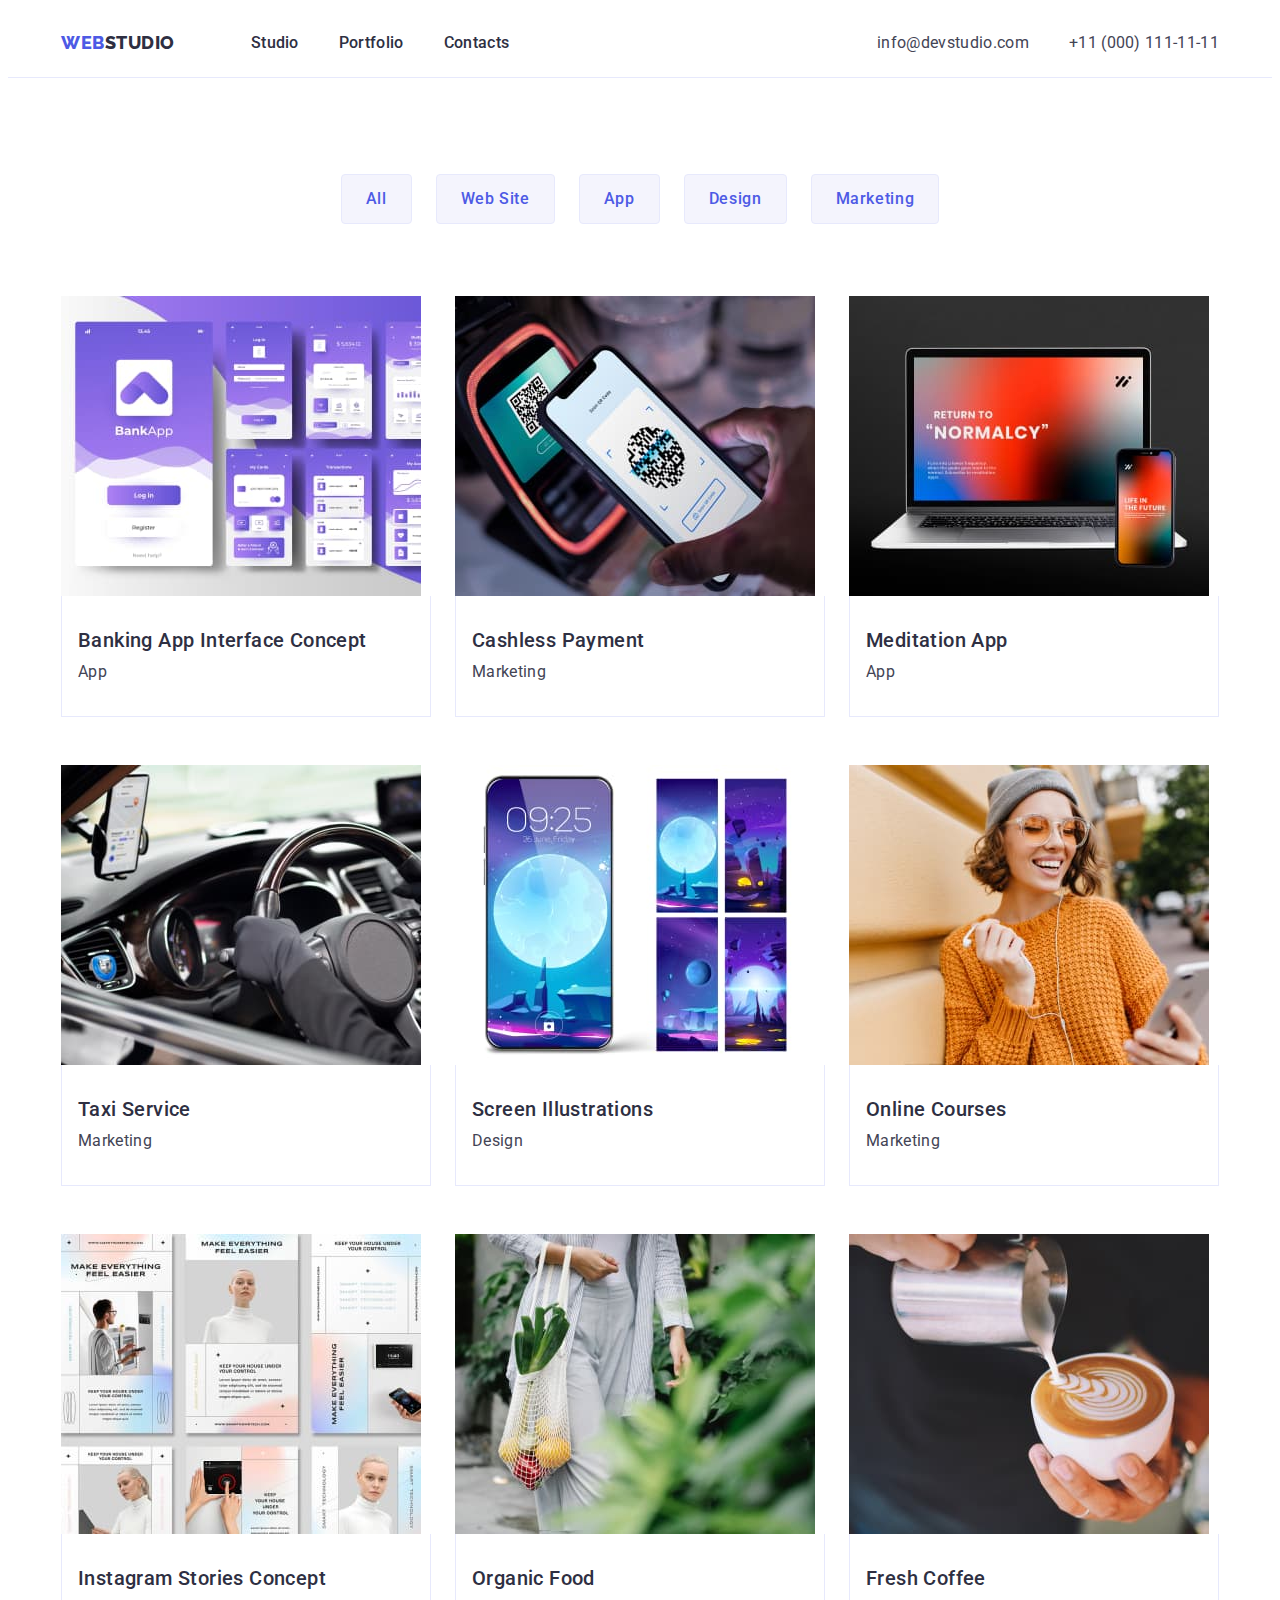
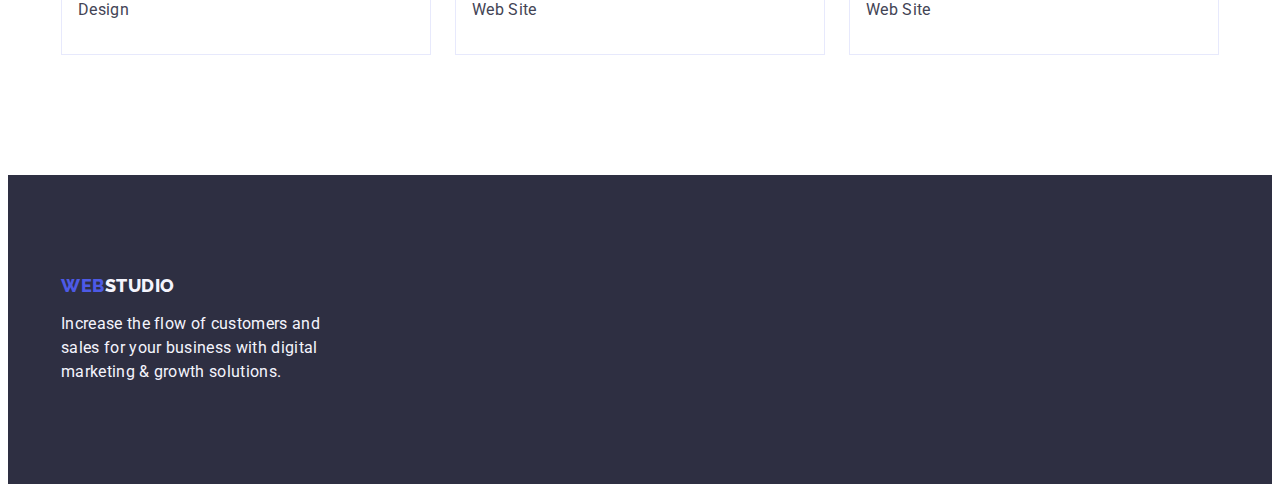
==== portfolio.html @ d967d803 "Initial commit" ====
<!DOCTYPE html>
<html lang="en">
  <head>
    <meta charset="UTF-8" />
    <meta http-equiv="X-UA-Compatible" content="IE=edge" />
    <meta name="viewport" content="width=device-width, initial-scale=1.0" />
    <title>Portfolio</title>
    <!-- Fonts styles -->
    <link rel="preconnect" href="https://fonts.googleapis.com" />
    <link rel="preconnect" href="https://fonts.gstatic.com" crossorigin />
    <link
      href="https://fonts.googleapis.com/css2?family=Montserrat:ital,wght@0,700;1,400&family=Raleway:wght@800&family=Roboto:wght@400;500;700&display=swap"
      rel="stylesheet"
    />
    <link
      rel="stylesheet"
      href="https://cdnjs.cloudflare.com/ajax/libs/modern-normalize/1.1.0/modern-normalize.min.css"
      integrity="sha512-wpPYUAdjBVSE4KJnH1VR1HeZfpl1ub8YT/NKx4PuQ5NmX2tKuGu6U/JRp5y+Y8XG2tV+wKQpNHVUX03MfMFn9Q=="
      crossorigin="anonymous"
      referrerpolicy="no-referrer"
    />
    <!-- Our styles -->
    <link rel="stylesheet" href="./css/styles.css" />
  </head>
  <body>
    <!-- Header section -->
    <header class="header-border">
      <div class="container header-container">
        <nav class="header-nav-row">
          <a
            class="logo-font link hed-link-active menu-padding"
            href="./index.html"
            >WEB<span class="logo-link">Studio</span></a
          >
          <ul class="list link-text header-list-row">
            <li>
              <a
                class="link links-header hed-link-active menu-padding"
                href="./index.html"
                >Studio</a
              >
            </li>
            <li>
              <a
                class="link links-header hed-link-active menu-padding"
                href="./portfolio.html"
                >Portfolio</a
              >
            </li>
            <li>
              <a class="link links-header hed-link-active menu-padding" href=""
                >Contacts</a
              >
            </li>
          </ul>
        </nav>
        <address class="address-link-text">
          <ul class="list header-address-row">
            <li>
              <a
                class="link link-address hed-link-active"
                href="mailto:info@devstudio.com"
                >info@devstudio.com</a
              >
            </li>
            <li>
              <a
                class="link link-address hed-link-active"
                href="tel:+110001111111"
                >+11 (000) 111-11-11</a
              >
            </li>
          </ul>
        </address>
      </div>
    </header>

    <main>
      <!-- Buttons row -->

      <section class="btn-row-section">
        <div class="container">
          <h1 hidden>Effective Solutions for Your Business</h1>
          <ul class="list btn-row-container">
            <li>
              <button class="btn-row-list btn-row" type="button">All</button>
            </li>
            <li>
              <button class="btn-row-list btn-row" type="button">
                Web Site
              </button>
            </li>
            <li>
              <button class="btn-row-list btn-row" type="button">App</button>
            </li>
            <li>
              <button class="btn-row-list btn-row" type="button">Design</button>
            </li>
            <li>
              <button class="btn-row-list btn-row" type="button">
                Marketing
              </button>
            </li>
          </ul>

          <!-- Main done projects -->

          <ul class="list done-prj-container">
            <li class="done-prj-element">
              <a class="link" href="">
                <img
                  src="./images/portfolio/img-1.jpg"
                  alt="Apps photo"
                  width="360"
                  height="300"
                />
                <div class="desc-done-prj-container">
                  <h2 class="items-title">Banking App Interface Concept</h2>
                  <p class="small-text">App</p>
                </div>
              </a>
            </li>
            <li class="done-prj-element">
              <a class="link" href="">
                <img
                  src="./images/portfolio/img-2.jpg"
                  alt="Photo cashing process"
                  width="360"
                  height="300"
                />
                <div class="desc-done-prj-container">
                  <h2 class="items-title">Cashless Payment</h2>
                  <p class="small-text">Marketing</p>
                </div>
              </a>
            </li>
            <li class="done-prj-element">
              <a class="link" href="">
                <img
                  src="./images/portfolio/img-3.jpg"
                  alt="State line photo"
                  width="360"
                  height="300"
                />
                <div class="desc-done-prj-container">
                  <h2 class="items-title">Meditation App</h2>
                  <p class="small-text">App</p>
                </div>
              </a>
            </li>
            <li class="done-prj-element">
              <a class="link" href="">
                <img
                  src="./images/portfolio/img-4.jpg"
                  alt="Photo avtocar"
                  width="360"
                  height="300"
                />
                <div class="desc-done-prj-container">
                  <h2 class="items-title">Taxi Service</h2>
                  <p class="small-text">Marketing</p>
                </div>
              </a>
            </li>
            <li class="done-prj-element">
              <a class="link" href="">
                <img
                  src="./images/portfolio/img-5.jpg"
                  alt="Beautifull picture in gadjet"
                  width="360"
                  height="300"
                />
                <div class="desc-done-prj-container">
                  <h2 class="items-title">Screen Illustrations</h2>
                  <p class="small-text">Design</p>
                </div>
              </a>
            </li>
            <li class="done-prj-element">
              <a class="link" href="">
                <img
                  src="./images/portfolio/img-6.jpg"
                  alt="Happy student photo"
                  width="360"
                  height="300"
                />
                <div class="desc-done-prj-container">
                  <h2 class="items-title">Online Courses</h2>
                  <p class="small-text">Marketing</p>
                </div>
              </a>
            </li>
            <li class="done-prj-element">
              <a class="link" href="">
                <img
                  src="./images/portfolio/img-7.jpg"
                  alt="Photo InstaPage"
                  width="360"
                  height="300"
                />
                <div class="desc-done-prj-container">
                  <h2 class="items-title">Instagram Stories Concept</h2>
                  <p class="small-text">Design</p>
                </div>
              </a>
            </li>
            <li class="done-prj-element">
              <a class="link" href="">
                <img
                  src="./images/portfolio/img-8.jpg"
                  alt="Food photo"
                  width="360"
                  height="300"
                />
                <div class="desc-done-prj-container">
                  <h2 class="items-title">Organic Food</h2>
                  <p class="small-text">Web Site</p>
                </div>
              </a>
            </li>
            <li class="done-prj-element">
              <a class="link" href="">
                <img
                  src="./images/portfolio/img-9.jpg"
                  alt="Making coffee photo"
                  width="360"
                  height="300"
                />
                <div class="desc-done-prj-container">
                  <h2 class="items-title">Fresh Coffee</h2>
                  <p class="small-text">Web Site</p>
                </div>
              </a>
            </li>
          </ul>
        </div>
      </section>
    </main>

    <!-- Footer section-->
    <footer class="footer-color footer-text footer-pos">
      <div class="container">
        <a
          class="link link-font logo-font hed-link-active footer-link-status"
          href="./index.html"
        >
          WEB<span class="logo-link-footer">Studio</span>
        </a>
        <p class="small-text footer-text footer-text-size">
          Increase the flow of customers and sales for your business with
          digital marketing & growth solutions.
        </p>
      </div>
    </footer>
  </body>
</html>
---- css/styles.css ----
:root {
  /* COLORS styles */
  --iris-color: #4d5ae5;
  --ocean-color: #404bbf;
  --color-navy-blue: #2e2f42;
  --color-green: #31d0aa;
  --color-slate: #434455;
  --color-light-slate: #8e8f99;
  --color-cornflower: #e7e9fc;
  --color-cloud: #f4f4fd;
  --color-navy-blue-modal: #2e2f42;
  --color-grey: #2e2f42;
  --color-dairy: #fcfcfc;
  --white-color: #fff;

  /* Fonts styles */
  --primary-font: "Roboto";
  --secondary-font: "Raleway";
}

body {
  font-family: "Roboto", sans-serif;
  color: var(--color-slate);
  background-color: var(--white-color);
}

/* Resets */

h1,
h2,
h3,
h4,
p {
  margin: 0;
}

img {
  display: block;
}

.list {
  list-style: none;
  margin: 0;
  padding: 0;
}

.link {
  text-decoration: none;
}

/* Base */

.container {
  width: 1158px;
  margin: 0 auto;
  padding: 0 15px;
}

.section {
  padding: 120px 0;
}

.section-third {
  padding: 0 0 120px 0;
}

.header-border {
  border-width: 0 0 1px 0;
  border-style: solid;
  border-color: var(--color-cornflower);
}

.headlines {
  font-size: 36px;
  font-weight: 700;
  line-height: 1.11;
  letter-spacing: 0.02em;
  text-transform: capitalize;
  color: var(--color-navy-blue);
}

.some-titles {
  text-align: center;
  margin: 0 auto 72px auto;
}

.items-title {
  font-size: 20px;
  font-weight: 500;
  line-height: 1.2;
  letter-spacing: 0.02em;
  color: var(--color-navy-blue);
  margin: 0 0 8px 0;
}

.small-text {
  font-size: 16px;
  line-height: 1.5;
  letter-spacing: 0.02em;
  text-decoration: none;
  text-transform: none;
  color: var(--color-slate);
}

/* WAREHOSE */

/* Header section */

.menu-padding {
  padding: 24px 0;
}

.header-container {
  display: flex;
  align-items: center;
  margin: 0 auto;
  padding: 0 15px;
}

.header-list-row {
  display: flex;
  align-items: center;
  gap: 40px;
}

.header-nav-row {
  display: flex;
  align-items: center;
  margin-right: auto;
}

.header-address-row {
  display: flex;
  align-items: center;
  gap: 40px;
}

.link-text {
  line-height: 1.5;
  letter-spacing: 0.02em;
  color: var(--color-navy-blue);
}

.address-link-text {
  font-style: normal;
  font-size: 16px;
  line-height: 1.5;
  letter-spacing: 0.02em;
  text-decoration: none;
  color: var(--color-slate);
}

.links-header {
  font-weight: 500;
  color: var(--color-navy-blue);
}

.link-address {
  color: var(--color-slate);
}

.logo-font {
  font-family: "Raleway", sans-serif;
  font-size: 18px;
  text-transform: uppercase;
  font-weight: 800;
  line-height: 1.17;
  letter-spacing: 0.03em;
  color: var(--iris-color);
  margin-right: 76px;
}

.logo-link {
  color: var(--color-navy-blue);
}
.hed-link-active:hover,
.hed-link-active:focus {
  color: var(--ocean-color);
}

/* hero section*/

.hero {
  background-color: var(--color-navy-blue);
  padding: 188px 0;
}

.hero-headline {
  display: block;
  color: var(--white-color);
  font-size: 56px;
  font-weight: 700;
  line-height: 1.07;
  letter-spacing: 0.02em;
  text-decoration: none;
  text-transform: none;
  text-align: center;
  max-width: 496px;
  margin-left: auto;
  margin-right: auto;
}

/* position: absolute;
width: 496px;
height: 120px;
left: 472px;
top: 260px;
text-align: center;
 */

.hero-btn {
  display: block;
  flex-direction: row;
  align-items: flex-start;
  gap: 10px;
  font-family: "Roboto", sans-serif;
  font-weight: 500;
  font-size: 16px;
  line-height: 1.5;
  letter-spacing: 0.04em;
  color: var(--white-color);
  background-color: var(--iris-color);
  min-width: 169px;
  height: 56px;
  cursor: pointer;
  padding: 16px 32px;
  margin: 48px auto 0;
  box-shadow: 0px 4px 4px rgba(0, 0, 0, 0.15);
  border: none;
  border-radius: 4px;
}

.hero-btn:hover,
.hero-btn:focus {
  color: var(--white-color);
  background-color: var(--ocean-color);
}

/* Skills section */

.skills-container {
  display: flex;
  gap: 24px;
}

.skills-title {
  font-weight: 500;
}

.skills-item {
  display: block;
  width: 264px;
}

/* Doings section */

.doing-container {
  display: flex;
  gap: 24px;
}

.doing-element {
  flex-basis: calc((100% - 24px * 2) / 3);
}

/* Team section */

.team-container {
  display: flex;
  gap: 24px;
}

.team-color {
  background-color: var(--color-cloud);
}

.team-color-list {
  background-color: var(--white-color);
}

.team-item-border {
  border-radius: 0px 0px 4px 4px;
}

.desc-team-container {
  flex-direction: column;
  justify-content: center;
  align-items: center;
  padding: 32px 16px;
  gap: 8px;
  text-align: center;
}

/* Footer block */

.logo-link-footer {
  color: var(--color-cloud);
}

.link-footer {
  color: var(--color-cloud);
  text-decoration: none;
  font-style: normal;
}
.footer-text {
  color: var(--color-cloud);
}
.footer-color {
  background-color: var(--color-navy-blue);
}

.footer-pos {
  padding: 100px 0;
}

.footer-link-status {
  display: inline-block;
  margin-bottom: 16px;
}

.footer-text-size {
  width: 264px;
}

/* Portfolio buttons row section */

.btn-row-section {
  padding-top: 96px;
  padding-bottom: 120px;
}

.btn-row-container {
  display: flex;
  justify-content: center;
  gap: 24px;
  margin-bottom: 72px;
}

.btn-row {
  color: var(--iris-color);
  background-color: var(--color-cloud);
  border-style: none;
}
.btn-row-list {
  font-family: "Roboto", sans-serif;
  font-weight: 500;
  font-size: 16px;
  line-height: 1.5;
  letter-spacing: 0.04em;
  padding: 12px 24px;
  border: 1px solid var(--color-cornflower);
  border-radius: 4px;
  cursor: pointer;
}

.btn-row:hover,
.btn-row:focus {
  color: var(--white-color);
  background-color: var(--ocean-color);
  border: 1px solid transparent;
}

/* Done projects */

.done-prj-container {
  display: flex;
  flex-wrap: wrap;
  gap: 48px 24px;
}

.desc-done-prj-container {
  flex-direction: column;
  justify-content: center;
  align-items: flex-start;
  padding: 32px 16px;
  gap: 8px;
  border: 1px solid var(--color-cornflower);
  border-top: none;
}

.done-prj-element {
  flex-basis: calc((100% - 24px * 2) / 3);
}
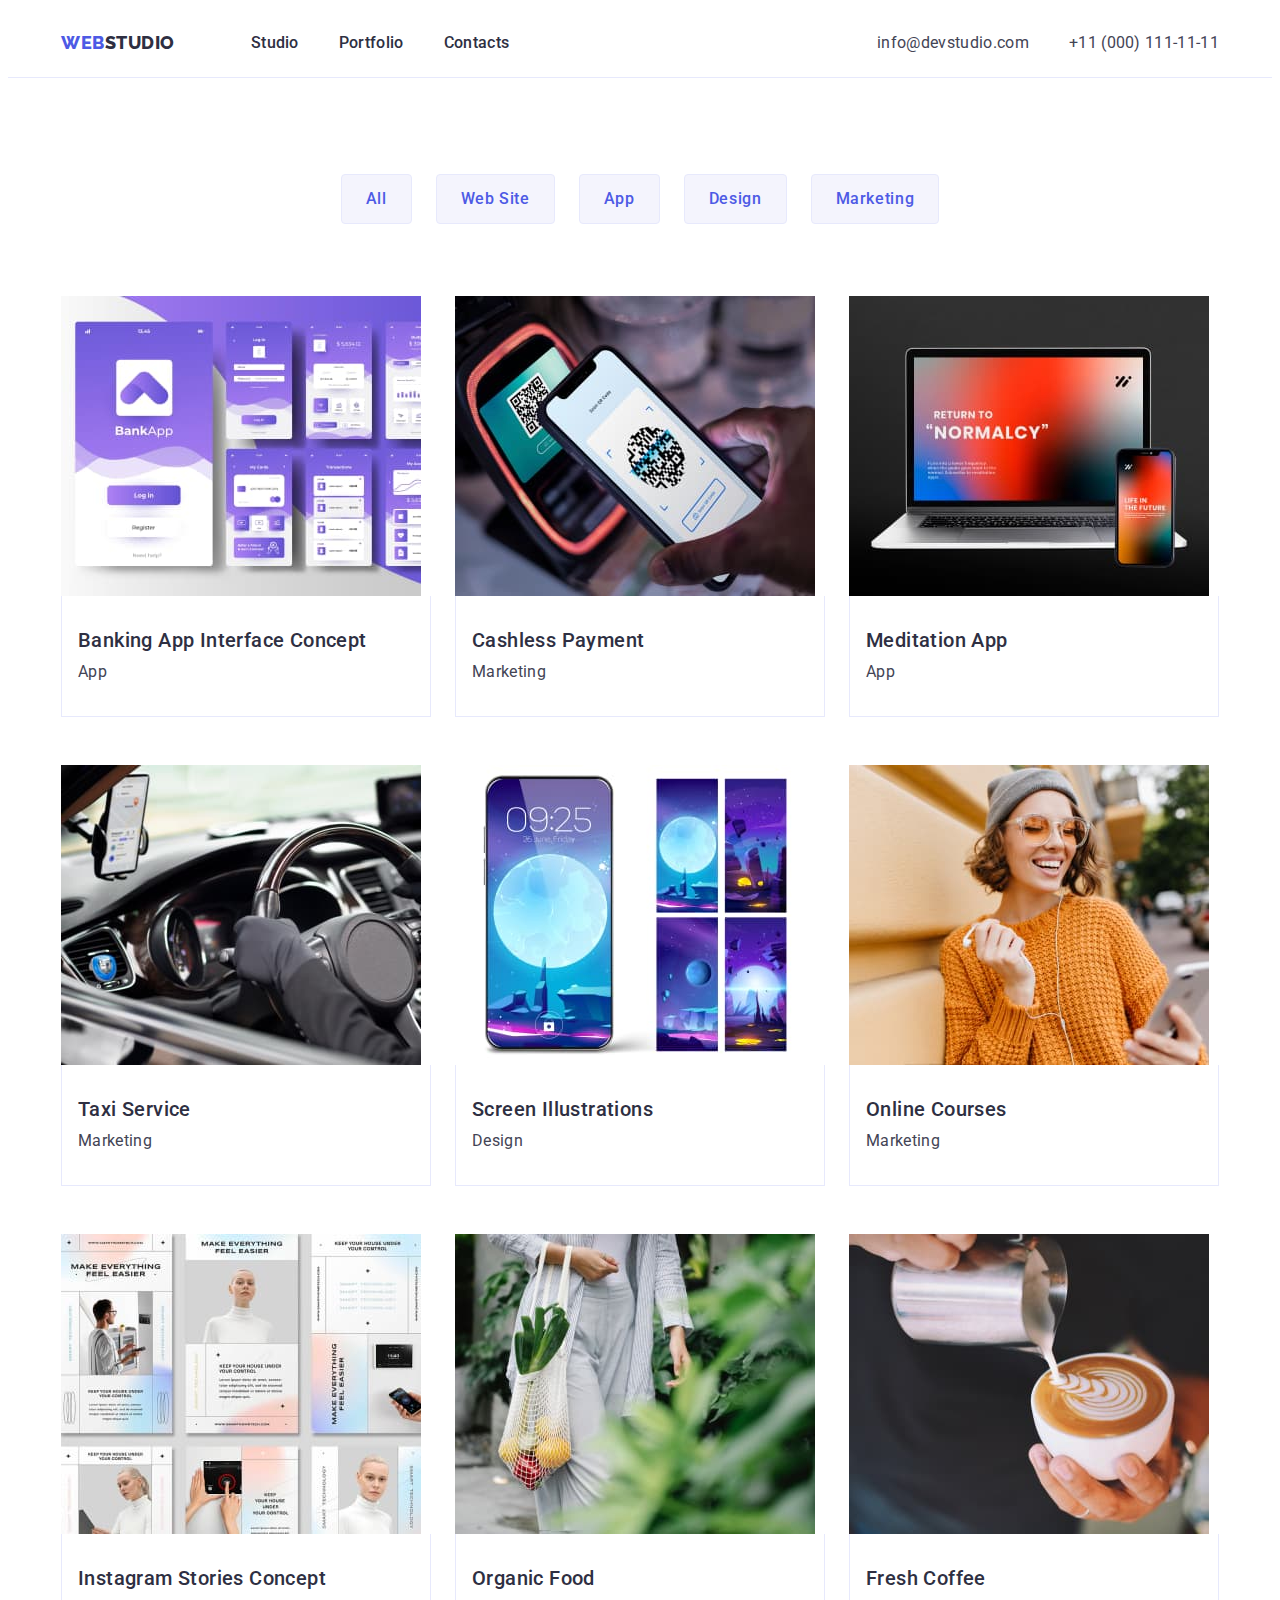
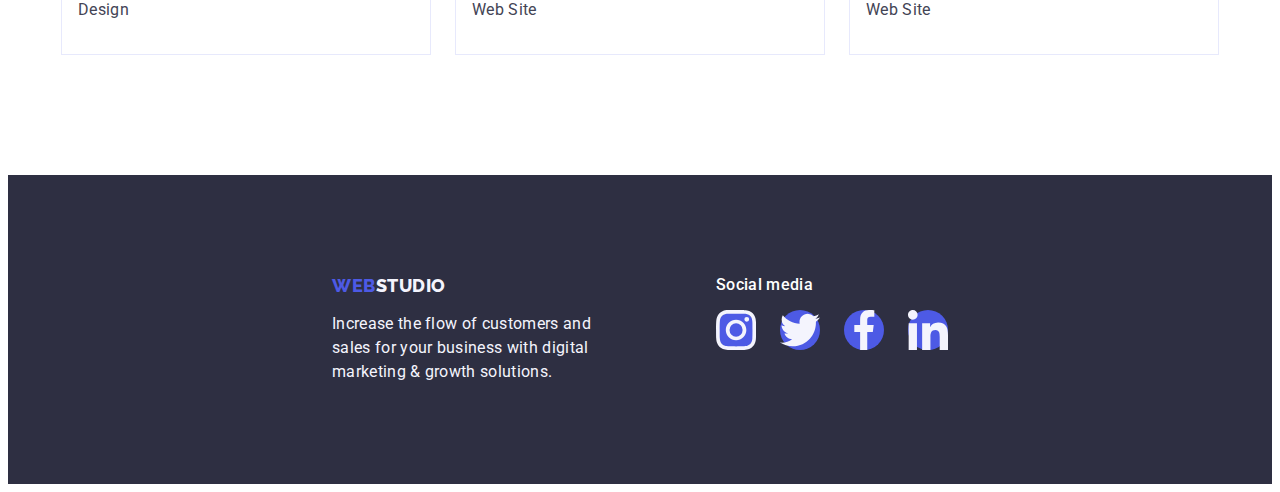
==== commit 867d59c6: "Go1" ====
--- a/portfolio.html
+++ b/portfolio.html
@@ -239,17 +239,76 @@
 
     <!-- Footer section-->
     <footer class="footer-color footer-text footer-pos">
-      <div class="container">
-        <a
-          class="link link-font logo-font hed-link-active footer-link-status"
-          href="./index.html"
-        >
-          WEB<span class="logo-link-footer">Studio</span>
-        </a>
-        <p class="small-text footer-text footer-text-size">
-          Increase the flow of customers and sales for your business with
-          digital marketing & growth solutions.
-        </p>
+      <div class="container footer-container">
+        <div class="footer-part-one">
+          <a
+            class="link link-font logo-font hed-link-active footer-link-status"
+            href="./index.html"
+          >
+            WEB<span class="logo-link-footer">Studio</span>
+          </a>
+          <p class="small-text footer-text footer-text-size">
+            Increase the flow of customers and sales for your business with
+            digital marketing & growth solutions.
+          </p>
+        </div>
+        <div class="footer-part-two">
+          <p class="footer-small-text">Social media</p>
+          <ul class="list socials">
+            <li class="social-item-footer">
+              <a
+                class="social-link link"
+                href=""
+                target="_blank"
+                rel="noopener noreferrer"
+                aria-label="icon"
+              >
+                <svg class="social-icon" width="40" height="40">
+                  <use href="./images/icons.svg#instagram"></use>
+                </svg>
+              </a>
+            </li>
+            <li class="social-item-footer">
+              <a
+                class="social-link link"
+                href=""
+                target="_blank"
+                rel="noopener noreferrer"
+                aria-label="icon"
+              >
+                <svg class="social-icon" width="40" height="40">
+                  <use href="./images/icons.svg#twitter"></use>
+                </svg>
+              </a>
+            </li>
+            <li class="social-item-footer">
+              <a
+                class="social-link link"
+                href=""
+                target="_blank"
+                rel="noopener noreferrer"
+                aria-label="icon"
+              >
+                <svg class="social-icon" width="40" height="40">
+                  <use href="./images/icons.svg#facebook"></use>
+                </svg>
+              </a>
+            </li>
+            <li class="social-item-footer">
+              <a
+                class="social-link link"
+                href=""
+                target="_blank"
+                rel="noopener noreferrer"
+                aria-label="icon"
+              >
+                <svg class="social-icon" width="40" height="40">
+                  <use href="./images/icons.svg#linkedin"></use>
+                </svg>
+              </a>
+            </li>
+          </ul>
+        </div>
       </div>
     </footer>
   </body>
--- a/css/styles.css
+++ b/css/styles.css
@@ -102,6 +102,36 @@
   color: var(--color-slate);
 }
 
+.socials {
+  display: flex;
+  justify-content: center;
+  align-items: center;
+  gap: 24px;
+}
+
+.social-item {
+  display: flex;
+  justify-content: center;
+  align-items: center;
+  width: 40px;
+  height: 40px;
+  background-color: var(--iris-color);
+  border-radius: 50%;
+}
+
+.social-icon {
+  display: block;
+  justify-content: center;
+  align-items: center;
+  padding: 12px;
+}
+
+.social-item:hover,
+.social-item:focus {
+  background-color: var(--ocean-color);
+  border-radius: 50%;
+}
+
 /* WAREHOSE */
 
 /* Header section */
@@ -181,7 +211,14 @@
 /* hero section*/
 
 .hero {
+  max-width: 1440px;
+  margin: 0 auto;
   background-color: var(--color-navy-blue);
+  background-image: linear-gradient(
+      rgba(46, 47, 66, 0.7),
+      rgba(46, 47, 66, 0.7)
+    ),
+    url(../images/hero/bg-hero.png);
   padding: 188px 0;
 }
 
@@ -199,14 +236,6 @@
   margin-left: auto;
   margin-right: auto;
 }
-
-/* position: absolute;
-width: 496px;
-height: 120px;
-left: 472px;
-top: 260px;
-text-align: center;
- */
 
 .hero-btn {
   display: block;
@@ -252,6 +281,18 @@
   width: 264px;
 }
 
+.icon-skill {
+  display: flex;
+  justify-content: center;
+  align-items: center;
+  width: 264px;
+  height: 112px;
+  left: 0px;
+  top: 0px;
+  background: var(--color-cloud);
+  border-radius: 4px;
+}
+
 /* Doings section */
 
 .doing-container {
@@ -265,6 +306,16 @@
 
 /* Team section */
 
+.team-small-text {
+  font-size: 16px;
+  line-height: 1.5;
+  letter-spacing: 0.02em;
+  text-decoration: none;
+  text-transform: none;
+  color: var(--color-slate);
+  margin-bottom: 8px;
+}
+
 .team-container {
   display: flex;
   gap: 24px;
@@ -280,6 +331,8 @@
 
 .team-item-border {
   border-radius: 0px 0px 4px 4px;
+  box-shadow: 0px 1px 6px rgba(46, 47, 66, 0.08),
+    0px 1px 1px rgba(46, 47, 66, 0.16), 0px 2px 1px rgba(46, 47, 66, 0.08);
 }
 
 .desc-team-container {
@@ -291,7 +344,73 @@
   text-align: center;
 }
 
+/* Customers section */
+
+.client-container {
+  display: flex;
+  gap: 24px;
+}
+
+.clients-item {
+  display: flex;
+  width: 168px;
+  height: 88px;
+  justify-content: center;
+  align-items: center;
+  border: 1px solid var(--color-light-slate);
+  border-radius: 4px;
+}
+
+.client-item-container {
+  display: flex;
+  width: 104px;
+  height: 56px;
+}
+
+.color-clients {
+  fill: var(--color-light-slate);
+}
+
+.color-clients:hover,
+.color-clients:focus {
+  fill: var(--ocean-color);
+}
+
+.clients-item:hover,
+.clients-item:focus {
+  border: 1px solid var(--ocean-color);
+  border-radius: 4px;
+}
+
+/* .social-item-footer:hover,
+.social-item-footer:focus {
+  background-color: var(--color-green);
+  border-radius: 50%;
+} */
+
 /* Footer block */
+
+.footer-container {
+  display: flex;
+  justify-content: center;
+}
+
+.footer-part-one {
+  display: inline-block;
+  margin-right: 120px;
+}
+
+.footer-part-two {
+  display: block;
+}
+
+.footer-small-text {
+  font-weight: 500;
+  font-size: 16px;
+  letter-spacing: 0.02em;
+  color: var(--white-color);
+  padding-bottom: 16px;
+}
 
 .logo-link-footer {
   color: var(--color-cloud);
@@ -320,6 +439,22 @@
 
 .footer-text-size {
   width: 264px;
+}
+
+.social-item-footer {
+  display: flex;
+  justify-content: center;
+  align-items: center;
+  width: 40px;
+  height: 40px;
+  background-color: var(--iris-color);
+  border-radius: 50%;
+}
+
+.social-item-footer:hover,
+.social-item-footer:focus {
+  background-color: var(--color-green);
+  border-radius: 50%;
 }
 
 /* Portfolio buttons row section */
@@ -381,3 +516,10 @@
 .done-prj-element {
   flex-basis: calc((100% - 24px * 2) / 3);
 }
+
+.desc-done-prj-container:focus,
+.desc-done-prj-container:hover {
+  border: 1px solid #f4f4fd;
+  box-shadow: 0px 1px 6px rgba(46, 47, 66, 0.08),
+    0px 1px 1px rgba(46, 47, 66, 0.16), 0px 2px 1px rgba(46, 47, 66, 0.08);
+}
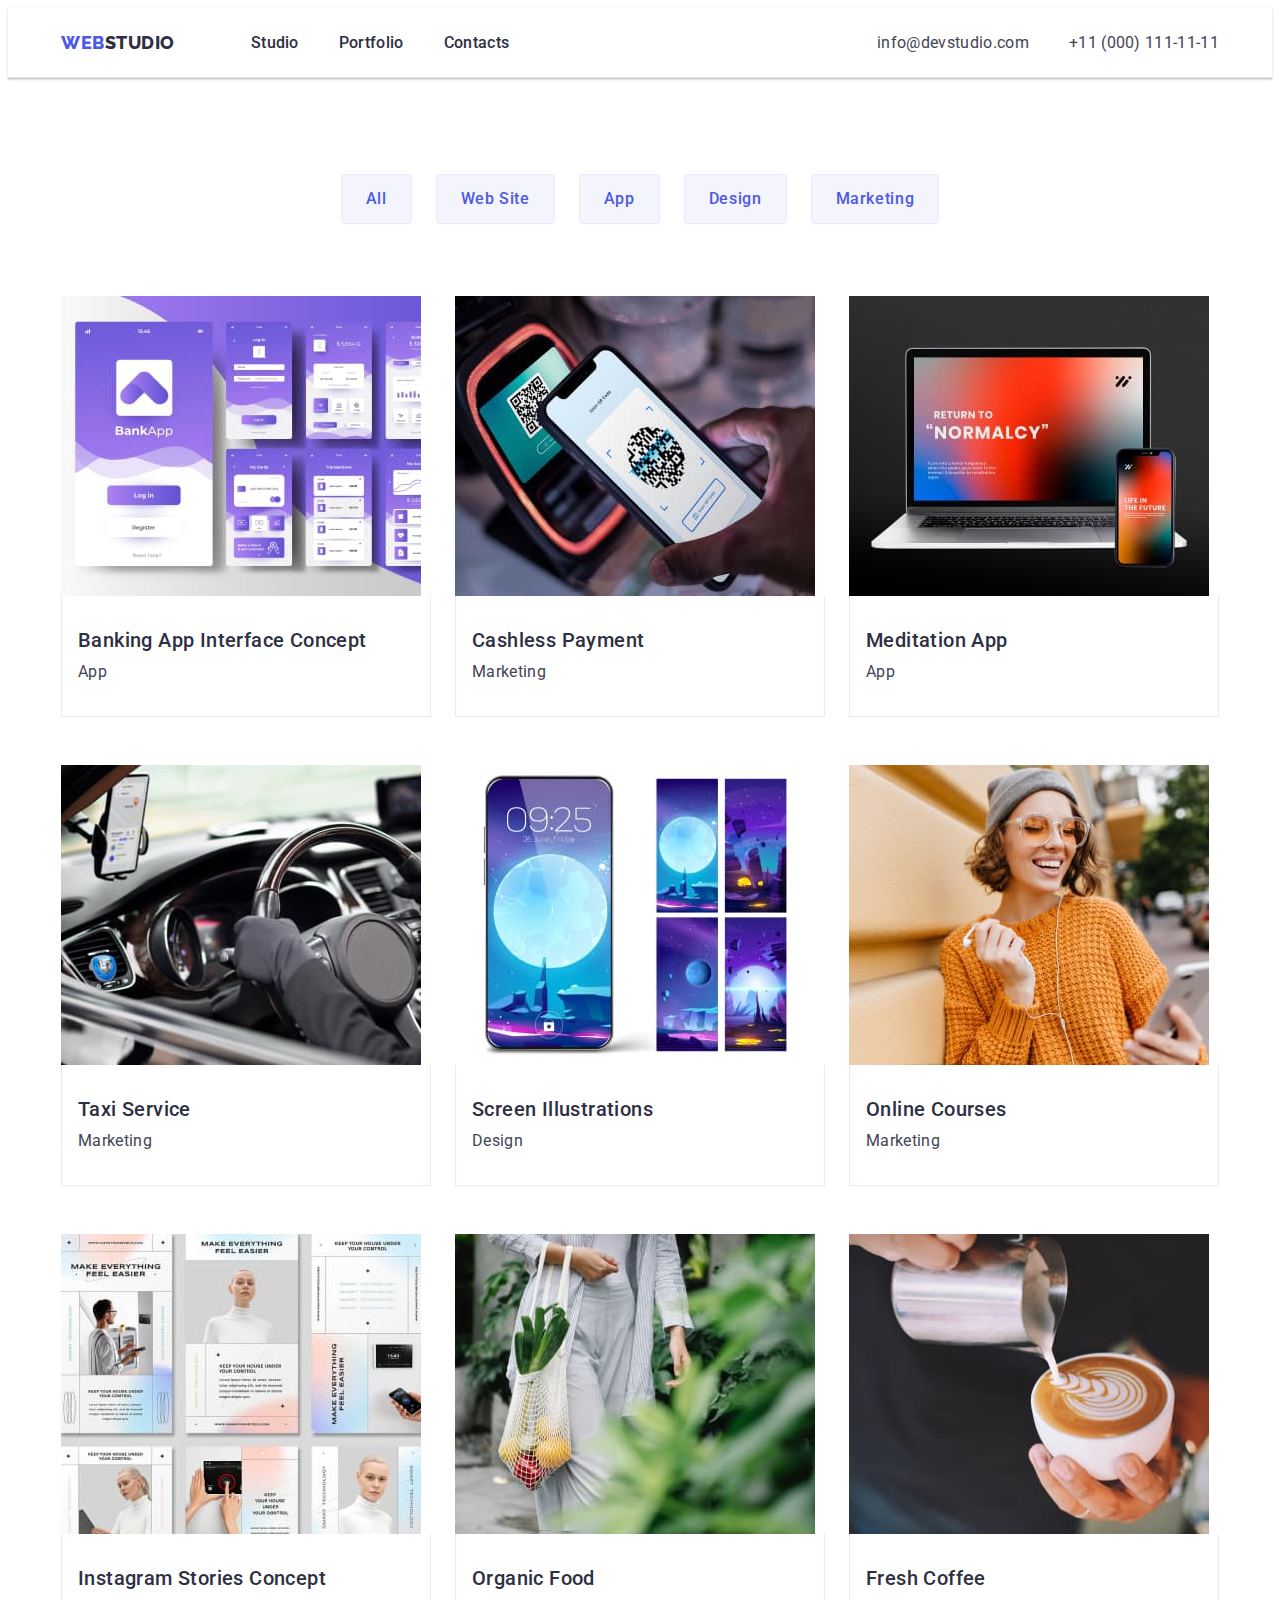
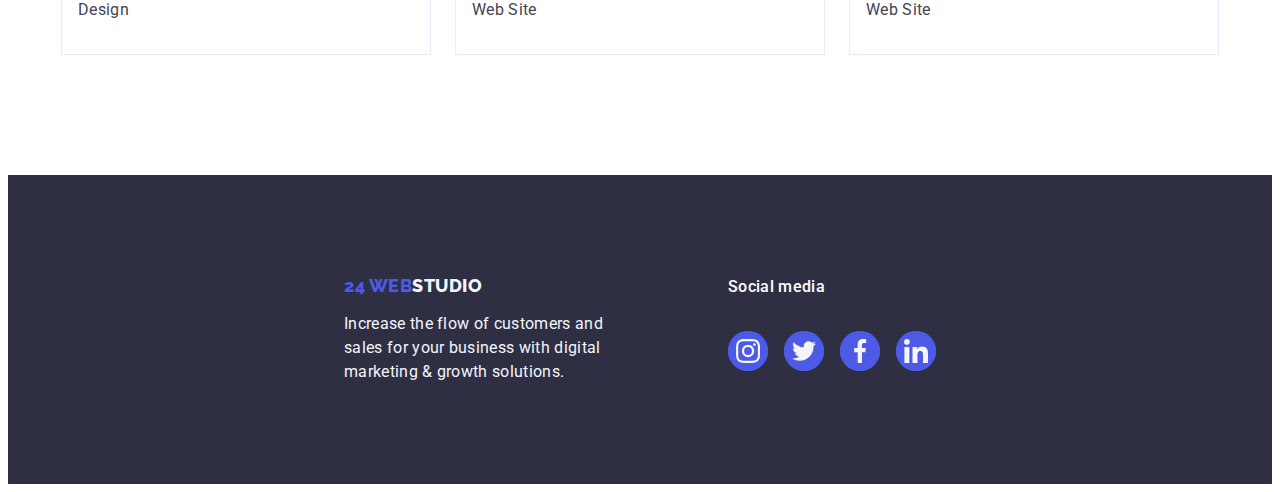
==== commit 4dc12267: "maize2" ====
--- a/portfolio.html
+++ b/portfolio.html
@@ -107,7 +107,7 @@
 
           <ul class="list done-prj-container">
             <li class="done-prj-element">
-              <a class="link" href="">
+              <a class="link link-container-dp" href="">
                 <img
                   src="./images/portfolio/img-1.jpg"
                   alt="Apps photo"
@@ -121,7 +121,7 @@
               </a>
             </li>
             <li class="done-prj-element">
-              <a class="link" href="">
+              <a class="link link-container-dp" href="">
                 <img
                   src="./images/portfolio/img-2.jpg"
                   alt="Photo cashing process"
@@ -135,7 +135,7 @@
               </a>
             </li>
             <li class="done-prj-element">
-              <a class="link" href="">
+              <a class="link link-container-dp" href="">
                 <img
                   src="./images/portfolio/img-3.jpg"
                   alt="State line photo"
@@ -149,7 +149,7 @@
               </a>
             </li>
             <li class="done-prj-element">
-              <a class="link" href="">
+              <a class="link link-container-dp" href="">
                 <img
                   src="./images/portfolio/img-4.jpg"
                   alt="Photo avtocar"
@@ -163,7 +163,7 @@
               </a>
             </li>
             <li class="done-prj-element">
-              <a class="link" href="">
+              <a class="link link-container-dp" href="">
                 <img
                   src="./images/portfolio/img-5.jpg"
                   alt="Beautifull picture in gadjet"
@@ -177,7 +177,7 @@
               </a>
             </li>
             <li class="done-prj-element">
-              <a class="link" href="">
+              <a class="link link-container-dp" href="">
                 <img
                   src="./images/portfolio/img-6.jpg"
                   alt="Happy student photo"
@@ -191,7 +191,7 @@
               </a>
             </li>
             <li class="done-prj-element">
-              <a class="link" href="">
+              <a class="link link-container-dp" href="">
                 <img
                   src="./images/portfolio/img-7.jpg"
                   alt="Photo InstaPage"
@@ -205,7 +205,7 @@
               </a>
             </li>
             <li class="done-prj-element">
-              <a class="link" href="">
+              <a class="link link-container-dp" href="">
                 <img
                   src="./images/portfolio/img-8.jpg"
                   alt="Food photo"
@@ -219,7 +219,7 @@
               </a>
             </li>
             <li class="done-prj-element">
-              <a class="link" href="">
+              <a class="link link-container-dp" href="">
                 <img
                   src="./images/portfolio/img-9.jpg"
                   alt="Making coffee photo"
@@ -244,8 +244,7 @@
           <a
             class="link link-font logo-font hed-link-active footer-link-status"
             href="./index.html"
-          >
-            WEB<span class="logo-link-footer">Studio</span>
+            >24 WEB<span class="logo-link-footer">Studio</span>
           </a>
           <p class="small-text footer-text footer-text-size">
             Increase the flow of customers and sales for your business with
@@ -254,55 +253,55 @@
         </div>
         <div class="footer-part-two">
           <p class="footer-small-text">Social media</p>
-          <ul class="list socials">
+          <ul class="list socials-footer">
             <li class="social-item-footer">
               <a
-                class="social-link link"
+                class="social-link-footer link"
                 href=""
                 target="_blank"
                 rel="noopener noreferrer"
                 aria-label="icon"
               >
-                <svg class="social-icon" width="40" height="40">
+                <svg class="social-icon" width="24" height="24">
                   <use href="./images/icons.svg#instagram"></use>
                 </svg>
               </a>
             </li>
             <li class="social-item-footer">
               <a
-                class="social-link link"
+                class="social-link-footer link"
                 href=""
                 target="_blank"
                 rel="noopener noreferrer"
                 aria-label="icon"
               >
-                <svg class="social-icon" width="40" height="40">
+                <svg class="social-icon" width="24" height="24">
                   <use href="./images/icons.svg#twitter"></use>
                 </svg>
               </a>
             </li>
             <li class="social-item-footer">
               <a
-                class="social-link link"
+                class="social-link-footer link"
                 href=""
                 target="_blank"
                 rel="noopener noreferrer"
                 aria-label="icon"
               >
-                <svg class="social-icon" width="40" height="40">
+                <svg class="social-icon" width="24" height="24">
                   <use href="./images/icons.svg#facebook"></use>
                 </svg>
               </a>
             </li>
             <li class="social-item-footer">
               <a
-                class="social-link link"
+                class="social-link-footer link"
                 href=""
                 target="_blank"
                 rel="noopener noreferrer"
                 aria-label="icon"
               >
-                <svg class="social-icon" width="40" height="40">
+                <svg class="social-icon" width="24" height="24">
                   <use href="./images/icons.svg#linkedin"></use>
                 </svg>
               </a>
--- a/css/styles.css
+++ b/css/styles.css
@@ -68,6 +68,8 @@
   border-width: 0 0 1px 0;
   border-style: solid;
   border-color: var(--color-cornflower);
+  box-shadow: 0px 2px 1px rgba(46, 47, 66, 0.08),
+    0px 1px 1px rgba(46, 47, 66, 0.16), 0px 1px 6px rgba(46, 47, 66, 0.08);
 }
 
 .headlines {
@@ -100,36 +102,6 @@
   text-decoration: none;
   text-transform: none;
   color: var(--color-slate);
-}
-
-.socials {
-  display: flex;
-  justify-content: center;
-  align-items: center;
-  gap: 24px;
-}
-
-.social-item {
-  display: flex;
-  justify-content: center;
-  align-items: center;
-  width: 40px;
-  height: 40px;
-  background-color: var(--iris-color);
-  border-radius: 50%;
-}
-
-.social-icon {
-  display: block;
-  justify-content: center;
-  align-items: center;
-  padding: 12px;
-}
-
-.social-item:hover,
-.social-item:focus {
-  background-color: var(--ocean-color);
-  border-radius: 50%;
 }
 
 /* WAREHOSE */
@@ -218,8 +190,11 @@
       rgba(46, 47, 66, 0.7),
       rgba(46, 47, 66, 0.7)
     ),
-    url(../images/hero/bg-hero.png);
+    url(../images/hero/bg-hero.jpeg);
   padding: 188px 0;
+  background-repeat: no-repeat;
+  background-position: center;
+  background-size: cover;
 }
 
 .hero-headline {
@@ -291,6 +266,7 @@
   top: 0px;
   background: var(--color-cloud);
   border-radius: 4px;
+  margin-bottom: 8px;
 }
 
 /* Doings section */
@@ -339,13 +315,54 @@
   flex-direction: column;
   justify-content: center;
   align-items: center;
-  padding: 32px 16px;
+  padding: 32px 0;
   gap: 8px;
   text-align: center;
 }
 
+.socials {
+  display: flex;
+  justify-content: center;
+  align-items: center;
+  gap: 24px;
+}
+
+.social-icon {
+  fill: var(--color-cloud);
+}
+
+.social-link {
+  display: flex;
+  justify-content: center;
+  align-items: center;
+  width: 100%;
+  height: 100%;
+  background-color: var(--iris-color);
+  border-radius: 50%;
+}
+
+.social-item {
+  display: flex;
+  justify-content: center;
+  align-items: center;
+  width: 40px;
+  height: 40px;
+  background-color: var(--iris-color);
+  border-radius: 50%;
+}
+
+.social-link:hover,
+.social-link:focus {
+  background-color: var(--ocean-color);
+  border-radius: 50%;
+}
+
 /* Customers section */
 
+.fourth-section-title {
+  line-height: 1.1;
+}
+
 .client-container {
   display: flex;
   gap: 24px;
@@ -353,46 +370,43 @@
 
 .clients-item {
   display: flex;
-  width: 168px;
+  width: calc((100% - 120px) / 6);
   height: 88px;
+}
+
+.client-item-link {
+  display: flex;
   justify-content: center;
   align-items: center;
   border: 1px solid var(--color-light-slate);
   border-radius: 4px;
-}
-
-.client-item-container {
-  display: flex;
-  width: 104px;
-  height: 56px;
+  width: 100%;
+  height: 100%;
+  fill: var(--color-light-slate);
+  color: var(--color-light-slate);
 }
 
 .color-clients {
-  fill: var(--color-light-slate);
-}
-
-.color-clients:hover,
+  fill: currentColor;
+}
+
+/* .color-clients:hover,
 .color-clients:focus {
   fill: var(--ocean-color);
-}
-
-.clients-item:hover,
-.clients-item:focus {
-  border: 1px solid var(--ocean-color);
-  border-radius: 4px;
-}
-
-/* .social-item-footer:hover,
-.social-item-footer:focus {
-  background-color: var(--color-green);
-  border-radius: 50%;
 } */
 
+.client-link-active:hover,
+.client-link-active:focus {
+  border-color: var(--ocean-color);
+  color: var(--ocean-color);
+}
+
 /* Footer block */
 
 .footer-container {
   display: flex;
   justify-content: center;
+  align-items: baseline;
 }
 
 .footer-part-one {
@@ -410,6 +424,8 @@
   letter-spacing: 0.02em;
   color: var(--white-color);
   padding-bottom: 16px;
+  line-height: 1.5;
+  margin-bottom: 16px;
 }
 
 .logo-link-footer {
@@ -432,6 +448,13 @@
   padding: 100px 0;
 }
 
+.socials-footer {
+  display: flex;
+  justify-content: center;
+  align-items: center;
+  gap: 16px;
+}
+
 .footer-link-status {
   display: inline-block;
   margin-bottom: 16px;
@@ -449,10 +472,21 @@
   height: 40px;
   background-color: var(--iris-color);
   border-radius: 50%;
-}
-
-.social-item-footer:hover,
-.social-item-footer:focus {
+  gap: 16px;
+}
+
+.social-link-footer {
+  display: flex;
+  justify-content: center;
+  align-items: center;
+  width: 100%;
+  height: 100%;
+  background-color: var(--iris-color);
+  border-radius: 50%;
+}
+
+.social-link-footer:hover,
+.social-link-footer:focus {
   background-color: var(--color-green);
   border-radius: 50%;
 }
@@ -493,10 +527,15 @@
   color: var(--white-color);
   background-color: var(--ocean-color);
   border: 1px solid transparent;
+  box-shadow: 0px 3px 1px rgba(0, 0, 0, 0.1), 0px 2px 1px rgba(0, 0, 0, 0.08),
+    0px 2px 2px rgba(0, 0, 0, 0.12);
 }
 
 /* Done projects */
 
+.link-container-dp {
+  display: block;
+}
 .done-prj-container {
   display: flex;
   flex-wrap: wrap;
@@ -517,8 +556,8 @@
   flex-basis: calc((100% - 24px * 2) / 3);
 }
 
-.desc-done-prj-container:focus,
-.desc-done-prj-container:hover {
+.link-container-dp:focus,
+.link-container-dp:hover {
   border: 1px solid #f4f4fd;
   box-shadow: 0px 1px 6px rgba(46, 47, 66, 0.08),
     0px 1px 1px rgba(46, 47, 66, 0.16), 0px 2px 1px rgba(46, 47, 66, 0.08);
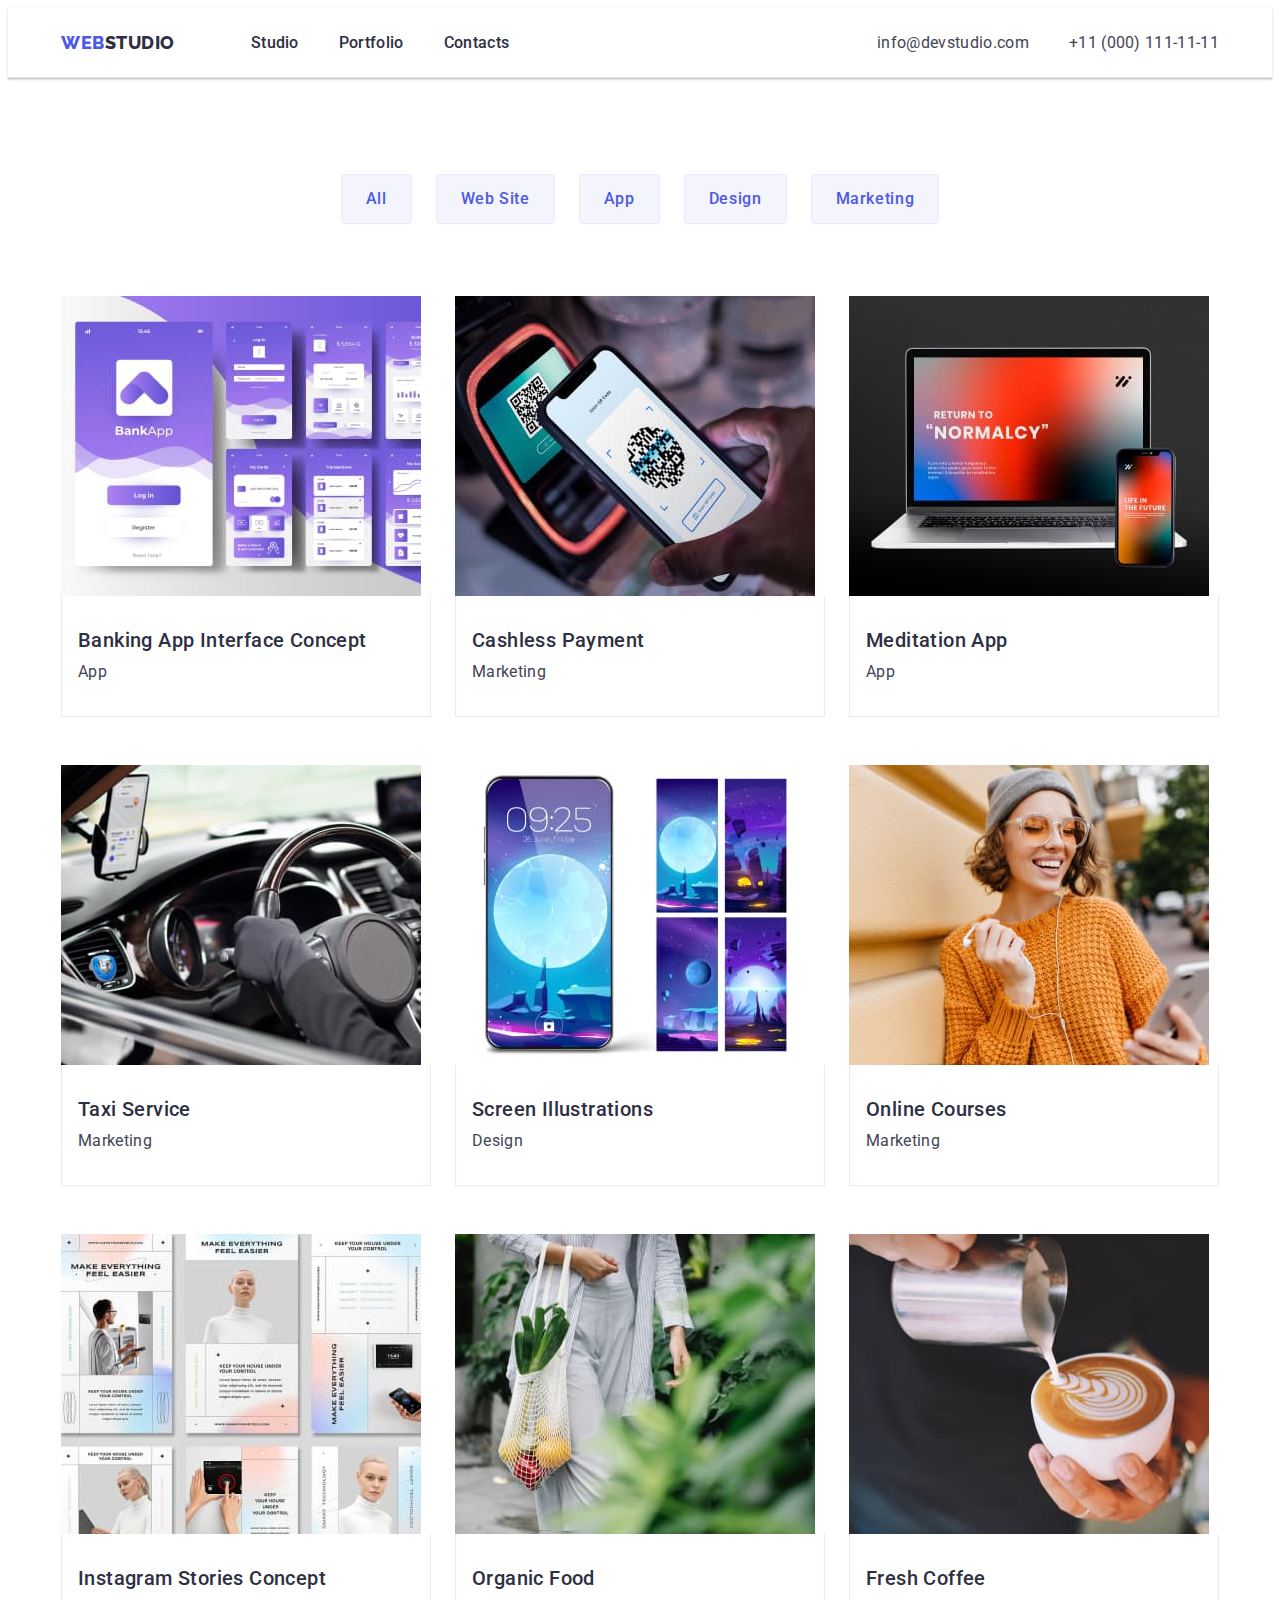
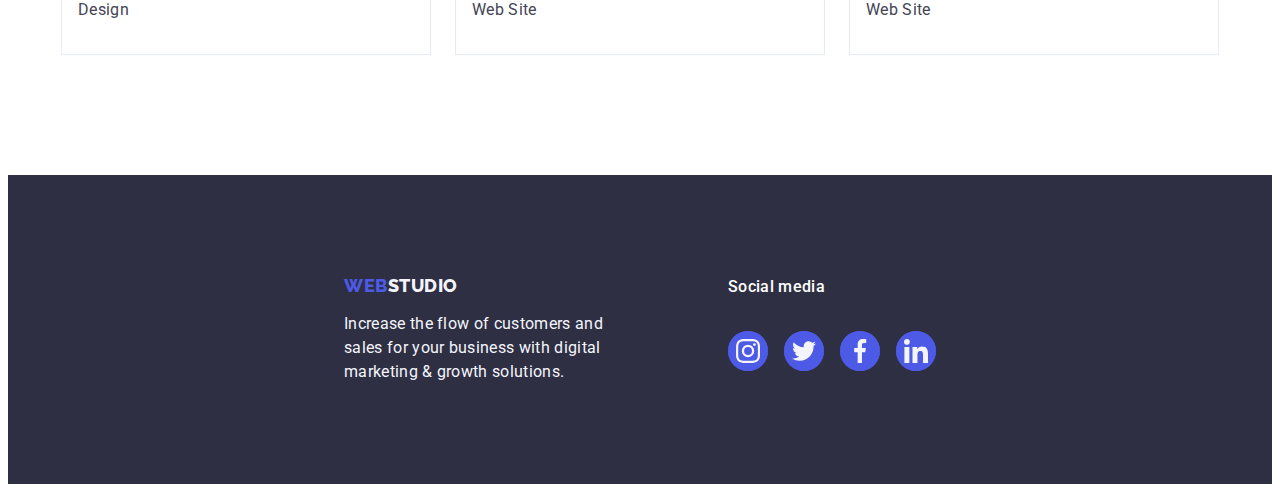
==== commit 6dd519f4: "Fin01" ====
--- a/portfolio.html
+++ b/portfolio.html
@@ -244,7 +244,7 @@
           <a
             class="link link-font logo-font hed-link-active footer-link-status"
             href="./index.html"
-            >24 WEB<span class="logo-link-footer">Studio</span>
+            >WEB<span class="logo-link-footer">Studio</span>
           </a>
           <p class="small-text footer-text footer-text-size">
             Increase the flow of customers and sales for your business with
--- a/css/styles.css
+++ b/css/styles.css
@@ -68,6 +68,8 @@
   border-width: 0 0 1px 0;
   border-style: solid;
   border-color: var(--color-cornflower);
+  max-width: 1440px;
+  margin: 0 auto;
   box-shadow: 0px 2px 1px rgba(46, 47, 66, 0.08),
     0px 1px 1px rgba(46, 47, 66, 0.16), 0px 1px 6px rgba(46, 47, 66, 0.08);
 }
@@ -441,6 +443,8 @@
   color: var(--color-cloud);
 }
 .footer-color {
+  max-width: 1440px;
+  margin: 0 auto;
   background-color: var(--color-navy-blue);
 }
 
@@ -558,7 +562,6 @@
 
 .link-container-dp:focus,
 .link-container-dp:hover {
-  border: 1px solid #f4f4fd;
   box-shadow: 0px 1px 6px rgba(46, 47, 66, 0.08),
     0px 1px 1px rgba(46, 47, 66, 0.16), 0px 2px 1px rgba(46, 47, 66, 0.08);
 }
